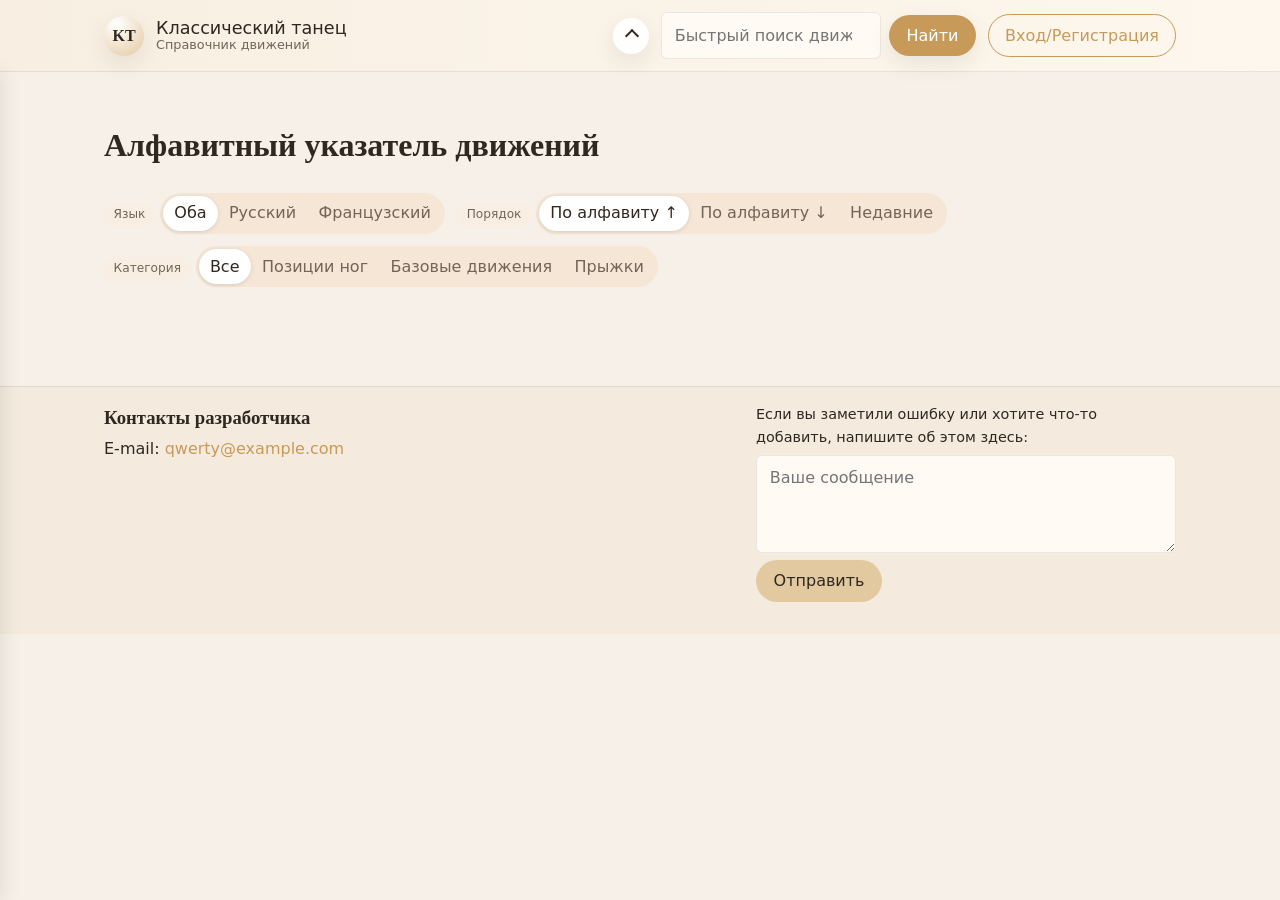
==== pages/alphabet.html @ 934ccbad "init commit" ====
<!DOCTYPE html>
<html lang="ru">
<head>
  <meta charset="UTF-8">
  <meta name="viewport" content="width=device-width, initial-scale=1.0">
  <title>Алфавитный указатель — Справочник</title>
  <link rel="stylesheet" href="../styles/base.css">
  <link rel="stylesheet" href="../styles/layout.css">
  <link rel="stylesheet" href="../styles/components.css">
  <link rel="stylesheet" href="../styles/pages.css">
  <link rel="stylesheet" href="../styles/responsive.css">
</head>
<body data-root="page" data-page="alphabet">
  <header class="site-header">
    <div class="header-inner">
      <a href="../index.html" class="logo-area" title="На главную">
        <div class="logo-mark">KT</div>
        <div class="logo-text">
          <span class="site-title">Классический танец</span>
          <span class="site-subtitle">Справочник движений</span>
        </div>
      </a>
      <div class="header-controls">
        <button class="icon-button menu-toggle" id="menuToggle" type="button" aria-label="Открыть меню">
          <span class="icon-arrow"></span>
        </button>
        <form class="header-search" id="headerSearchForm">
          <input
            type="search"
            id="headerSearchInput"
            class="input"
            placeholder="Быстрый поиск движения..."
            aria-label="Быстрый поиск движения"
          >
          <button type="submit" class="btn btn-primary">Найти</button>
        </form>
        <button
          id="accountButton"
          class="btn btn-outline account-button"
          type="button"
          title="Вход/Регистрация"
        >
          Вход/Регистрация
        </button>
      </div>
    </div>
  </header>

  <aside class="sidebar" id="sidebar" aria-hidden="true">
    <nav class="sidebar-nav" id="sidebarNav"></nav>
  </aside>
  <div class="sidebar-backdrop" id="sidebarBackdrop"></div>

  <main class="page">
    <h1>Алфавитный указатель движений</h1>

    <section class="page-alphabet-filters">
      <div>
        <div class="tag">Язык</div>
        <div class="pill-toggle-group">
          <button class="pill-toggle active" data-lang-filter="both">Оба</button>
          <button class="pill-toggle" data-lang-filter="ru">Русский</button>
          <button class="pill-toggle" data-lang-filter="fr">Французский</button>
        </div>
      </div>

      <div>
        <div class="tag">Порядок</div>
        <div class="pill-toggle-group">
          <button class="pill-toggle active" data-sort="asc">По алфавиту ↑</button>
          <button class="pill-toggle" data-sort="desc">По алфавиту ↓</button>
          <button class="pill-toggle" data-sort="recent">Недавние</button>
        </div>
      </div>

      <div>
        <div class="tag">Категория</div>
        <div class="pill-toggle-group">
          <button class="pill-toggle active" data-category="all">Все</button>
          <button class="pill-toggle" data-category="positions">Позиции ног</button>
          <button class="pill-toggle" data-category="basic">Базовые движения</button>
          <button class="pill-toggle" data-category="jumps">Прыжки</button>
        </div>
      </div>
    </section>

    <section class="alphabet-list-section">
      <div id="alphabetList"></div>
    </section>
  </main>

  <footer class="site-footer">
    <div class="footer-inner">
      <div class="footer-column">
        <h3 class="footer-title">Контакты разработчика</h3>
        <p>E-mail: <a href="mailto:qwerty@example.com">qwerty@example.com</a></p>
      </div>
      <div class="footer-column">
        <form id="footerFeedbackForm" class="footer-feedback-form">
          <label for="footerFeedbackMessage" class="footer-label">
            Если вы заметили ошибку или хотите что-то добавить, напишите об этом здесь:
          </label>
          <textarea
            id="footerFeedbackMessage"
            class="textarea"
            rows="3"
            placeholder="Ваше сообщение"
          ></textarea>
          <button type="submit" class="btn btn-secondary">Отправить</button>
        </form>
      </div>
    </div>
  </footer>

  <script src="../scripts/app.js"></script>
  <script src="../scripts/ui.js"></script>
  <script src="../scripts/router.js"></script>
  <script src="../scripts/api.js"></script>
  <script src="../scripts/auth.js"></script>
</body>
</html>
---- styles/base.css ----
/* Базовая тема: светло-бежевые тона, спокойная типографика */

:root {
  --color-bg: #f6f0e8;
  --color-bg-elevated: #ffffff;
  --color-accent: #c79a5a;
  --color-accent-soft: #e3c9a0;
  --color-border-subtle: rgba(0, 0, 0, 0.08);
  --color-text: #2f2720;
  --color-text-muted: #726558;

  --radius-sm: 6px;
  --radius-md: 10px;
  --radius-lg: 18px;

  --shadow-soft: 0 8px 24px rgba(0, 0, 0, 0.08);

  --font-sans: system-ui, -apple-system, BlinkMacSystemFont, "Segoe UI", sans-serif;
  --font-accent: "Georgia", "Times New Roman", serif;
}

*,
*::before,
*::after {
  box-sizing: border-box;
}

html,
body {
  margin: 0;
  padding: 0;
}

body {
  min-height: 100vh;
  font-family: var(--font-sans);
  color: var(--color-text);
  background-color: var(--color-bg);
  line-height: 1.6;
}

img {
  max-width: 100%;
  height: auto;
  display: block;
}

a {
  color: var(--color-accent);
  text-decoration: none;
}

a:hover {
  text-decoration: underline;
}

h1,
h2,
h3,
h4 {
  font-family: var(--font-accent);
  margin-top: 0;
  color: var(--color-text);
}

p {
  margin-top: 0;
}

.page {
  max-width: 1120px;
  margin: 0 auto;
  padding: 120px 24px 80px;
}

.input,
.textarea {
  width: 100%;
  padding: 0.6rem 0.8rem;
  border-radius: var(--radius-sm);
  border: 1px solid var(--color-border-subtle);
  font: inherit;
  background-color: #fffaf3;
}

.input:focus,
.textarea:focus {
  outline: none;
  border-color: var(--color-accent);
  box-shadow: 0 0 0 2px rgba(199, 154, 90, 0.3);
}

.btn {
  display: inline-flex;
  align-items: center;
  justify-content: center;
  gap: 0.3rem;
  padding: 0.5rem 1.1rem;
  border-radius: 999px;
  border: none;
  font: inherit;
  cursor: pointer;
  text-decoration: none;
  transition: background-color 0.15s ease, color 0.15s ease, box-shadow 0.15s ease,
    transform 0.05s ease;
}

.btn-primary {
  background-color: var(--color-accent);
  color: #fff;
  box-shadow: var(--shadow-soft);
}

.btn-primary:hover {
  background-color: #b2834a;
  transform: translateY(-1px);
}

.btn-secondary {
  background-color: var(--color-accent-soft);
  color: var(--color-text);
}

.btn-outline {
  background-color: transparent;
  border: 1px solid var(--color-accent);
  color: var(--color-accent);
  padding-inline: 1rem;
}

.btn-outline:hover {
  background-color: rgba(199, 154, 90, 0.1);
}

.btn-ghost {
  background-color: transparent;
  border: 1px solid transparent;
  color: var(--color-text);
}

.btn-ghost:hover {
  border-color: var(--color-border-subtle);
  background-color: rgba(0, 0, 0, 0.03);
}

.icon-button {
  border: none;
  background: rgba(255, 255, 255, 0.9);
  border-radius: 999px;
  width: 36px;
  height: 36px;
  display: inline-flex;
  align-items: center;
  justify-content: center;
  cursor: pointer;
  box-shadow: var(--shadow-soft);
}

.icon-button:hover {
  background: #ffffff;
}

.visually-hidden {
  position: absolute;
  width: 1px;
  height: 1px;
  padding: 0;
  margin: -1px;
  overflow: hidden;
  clip: rect(0, 0, 0, 0);
  border: 0;
}
---- styles/layout.css ----
.site-header {
  position: fixed;
  top: 0;
  left: 0;
  right: 0;
  height: 72px;
  background: linear-gradient(90deg, #f8efe2, #fdf7ed);
  border-bottom: 1px solid var(--color-border-subtle);
  z-index: 20;
}

.header-inner {
  max-width: 1120px;
  margin: 0 auto;
  height: 100%;
  padding: 0 24px;
  display: flex;
  align-items: center;
  justify-content: space-between;
  gap: 1rem;
}

.logo-area {
  display: flex;
  align-items: center;
  gap: 0.75rem;
  text-decoration: none;
  color: inherit;
}

.logo-area:hover {
  color: inherit;
  text-decoration: none;
}

.logo-mark {
  width: 40px;
  height: 40px;
  border-radius: 50%;
  background: radial-gradient(circle at 30% 20%, #ffffff, #e5c9a1);
  display: flex;
  align-items: center;
  justify-content: center;
  font-family: var(--font-accent);
  font-weight: bold;
  color: var(--color-text);
  box-shadow: var(--shadow-soft);
}

.logo-text {
  display: flex;
  flex-direction: column;
  line-height: 1.1;
}

.site-title {
  font-size: 1.1rem;
}

.site-subtitle {
  font-size: 0.8rem;
  color: var(--color-text-muted);
}

.header-controls {
  display: flex;
  align-items: center;
  gap: 0.75rem;
}

.header-search {
  display: flex;
  align-items: center;
  gap: 0.5rem;
}

.header-search .input {
  width: 220px;
}

.account-button {
  white-space: nowrap;
}

.sidebar {
  position: fixed;
  top: 72px;
  bottom: 0;
  left: 0;
  width: 260px;
  background-color: var(--color-bg-elevated);
  box-shadow: 4px 0 18px rgba(0, 0, 0, 0.08);
  transform: translateX(-100%);
  transition: transform 0.2s ease-out;
  z-index: 30;
  padding: 1.2rem 1.4rem;
}

.sidebar.open {
  transform: translateX(0);
}

.sidebar-nav {
  display: flex;
  flex-direction: column;
  gap: 0.4rem;
}

.sidebar-link {
  padding: 0.45rem 0.8rem;
  border-radius: var(--radius-sm);
  color: var(--color-text);
  text-decoration: none;
  display: block;
}

.sidebar-link:hover {
  background-color: rgba(0, 0, 0, 0.04);
}

.sidebar-link.active {
  background-color: var(--color-accent-soft);
}

.sidebar-backdrop {
  position: fixed;
  inset: 72px 0 0 0;
  background: rgba(0, 0, 0, 0.22);
  opacity: 0;
  pointer-events: none;
  transition: opacity 0.2s ease-out;
  z-index: 25;
}

.sidebar-backdrop.visible {
  opacity: 1;
  pointer-events: auto;
}

.site-footer {
  border-top: 1px solid var(--color-border-subtle);
  background: #f4ebde;
  margin-top: auto;
}

.footer-inner {
  max-width: 1120px;
  margin: 0 auto;
  padding: 1rem 24px 2rem;
  display: flex;
  gap: 2rem;
  justify-content: space-between;
  flex-wrap: wrap;
}

.footer-title {
  margin-bottom: 0.2rem;
}

.footer-note {
  font-size: 0.8rem;
  color: var(--color-text-muted);
}

.footer-feedback-form {
  max-width: 420px;
}

.footer-label {
  display: block;
  font-size: 0.9rem;
  margin-bottom: 0.35rem;
}
---- styles/components.css ----
.hero {
  background: radial-gradient(circle at top, #fdf7ee 0, #f3e3cc 40%, #f6f0e8 100%);
  border-radius: 0 0 var(--radius-lg) var(--radius-lg);
  padding: 1.8rem 1.6rem 2rem;
  box-shadow: var(--shadow-soft);
  margin-bottom: 2rem;
}

.hero-text h1 {
  font-size: clamp(1.8rem, 2.4vw, 2.3rem);
  margin-bottom: 0.5rem;
}

.hero-text p {
  max-width: 640px;
  color: var(--color-text-muted);
}

.hero-actions {
  margin-top: 1.4rem;
  display: flex;
  gap: 0.8rem;
  flex-wrap: wrap;
}

.info-section {
  margin-top: 2rem;
  padding: 1.4rem 1.6rem;
  border-radius: var(--radius-lg);
  background-color: rgba(255, 255, 255, 0.9);
  box-shadow: 0 4px 16px rgba(0, 0, 0, 0.04);
}

.card {
  background-color: #ffffff;
  border-radius: var(--radius-md);
  padding: 1.1rem 1.2rem;
  box-shadow: 0 4px 12px rgba(0, 0, 0, 0.06);
}

.card-header {
  display: flex;
  justify-content: space-between;
  align-items: center;
  margin-bottom: 0.5rem;
}

.tag {
  display: inline-flex;
  align-items: center;
  border-radius: 999px;
  padding: 0.1rem 0.6rem;
  background: #f8efe2;
  font-size: 0.76rem;
  color: var(--color-text-muted);
}

.pill-toggle-group {
  display: inline-flex;
  padding: 3px;
  border-radius: 999px;
  background-color: #f5e6d6;
}

.pill-toggle {
  border-radius: 999px;
  border: none;
  padding: 0.3rem 0.7rem;
  background: transparent;
  font: inherit;
  cursor: pointer;
  color: var(--color-text-muted);
}

.pill-toggle.active {
  background-color: #ffffff;
  color: var(--color-text);
  box-shadow: 0 1px 4px rgba(0, 0, 0, 0.12);
}

.icon-arrow {
  width: 10px;
  height: 10px;
  border-right: 2px solid var(--color-text);
  border-bottom: 2px solid var(--color-text);
  transform: rotate(-135deg);
  margin-left: 2px;
}

.movement-list {
  list-style: none;
  margin: 0;
  padding: 0;
}

.movement-item {
  padding: 0.55rem 0.75rem;
  border-radius: var(--radius-sm);
  display: flex;
  justify-content: space-between;
  align-items: baseline;
  cursor: pointer;
}

.movement-item:hover {
  background-color: rgba(0, 0, 0, 0.03);
}

.movement-meta {
  font-size: 0.8rem;
  color: var(--color-text-muted);
}

.favorite-heart {
  border: none;
  background: transparent;
  cursor: pointer;
  font-size: 1.2rem;
}

.favorite-heart.active {
  color: #d86b6b;
}

.note-block {
  margin-top: 1rem;
}

.note-content {
  padding: 0.7rem 0.8rem;
  border-radius: var(--radius-md);
  background-color: #fffaf3;
  border: 1px solid var(--color-border-subtle);
  white-space: pre-wrap;
}
---- styles/pages.css ----
.page-home .info-section {
  margin-bottom: 1rem;
}

.page-search-main {
  display: grid;
  grid-template-columns: minmax(0, 1.8fr) minmax(0, 1.2fr);
  gap: 1.5rem;
}

.search-main-form {
  margin-bottom: 1rem;
}

.search-main-form input {
  font-size: 1rem;
}

.search-results-group {
  margin-top: 1rem;
}

.search-results-group h3 {
  font-size: 1rem;
  margin-bottom: 0.4rem;
}

.page-alphabet-filters {
  display: flex;
  flex-wrap: wrap;
  gap: 0.75rem;
  margin-bottom: 1.2rem;
}

.alphabet-list-section {
  margin-top: 0.8rem;
}

.alphabet-group-title {
  margin-top: 0.9rem;
  margin-bottom: 0.35rem;
}

.page-movement-header {
  margin-bottom: 1rem;
}

.page-movement-layout {
  display: grid;
  grid-template-columns: minmax(0, 1.6fr) minmax(0, 1.2fr);
  gap: 1.4rem;
}

.movement-media {
  border-radius: var(--radius-md);
  background: #fffaf3;
  padding: 0.8rem;
  border: 1px solid var(--color-border-subtle);
}

.movement-actions {
  margin-top: 0.8rem;
  display: flex;
  gap: 0.6rem;
  flex-wrap: wrap;
  align-items: center;
}

.page-favorites-list {
  margin-top: 1rem;
}

.profile-greeting {
  margin-bottom: 1rem;
}

.profile-layout {
  display: grid;
  grid-template-columns: minmax(0, 1.4fr) minmax(0, 1.2fr);
  gap: 1.4rem;
}

.settings-list {
  list-style: none;
  padding: 0;
  margin: 0.6rem 0 0;
}

.settings-list li {
  padding: 0.35rem 0;
}

.login-page,
.register-page {
  min-height: 100vh;
  display: flex;
  align-items: center;
  justify-content: center;
  background: radial-gradient(circle at top, #fdf7ee, #f3e3cc);
}

.auth-card {
  width: min(420px, 100% - 2rem);
  background: #ffffff;
  border-radius: var(--radius-lg);
  padding: 1.6rem 1.8rem 1.8rem;
  box-shadow: var(--shadow-soft);
}

.auth-card h1 {
  text-align: center;
  margin-bottom: 0.4rem;
}

.auth-toggle {
  text-align: center;
  font-size: 0.9rem;
  margin-bottom: 1rem;
}

.auth-form-group {
  margin-bottom: 0.8rem;
}

.auth-form-group label {
  display: block;
  margin-bottom: 0.2rem;
  font-size: 0.9rem;
}

.auth-error {
  color: #b42626;
  font-size: 0.85rem;
  margin-top: 0.3rem;
}

.feedback-page-main {
  display: grid;
  grid-template-columns: minmax(0, 1.2fr) minmax(0, 1.4fr);
  gap: 1.5rem;
}
---- styles/responsive.css ----
@media (max-width: 960px) {
  .header-inner {
    padding-inline: 16px;
  }

  .header-search .input {
    width: 160px;
  }

  .page {
    padding-inline: 16px;
  }

  .page-search-main,
  .page-movement-layout,
  .profile-layout,
  .feedback-page-main {
    grid-template-columns: minmax(0, 1fr);
  }
}

@media (max-width: 720px) {
  .header-search {
    display: none;
  }

  .logo-text {
    display: none;
  }

  .header-inner {
    justify-content: space-between;
  }

  .hero {
    margin-top: 0.8rem;
  }

  .footer-inner {
    padding-inline: 16px;
  }

  .page {
    padding-top: 96px;
  }
}
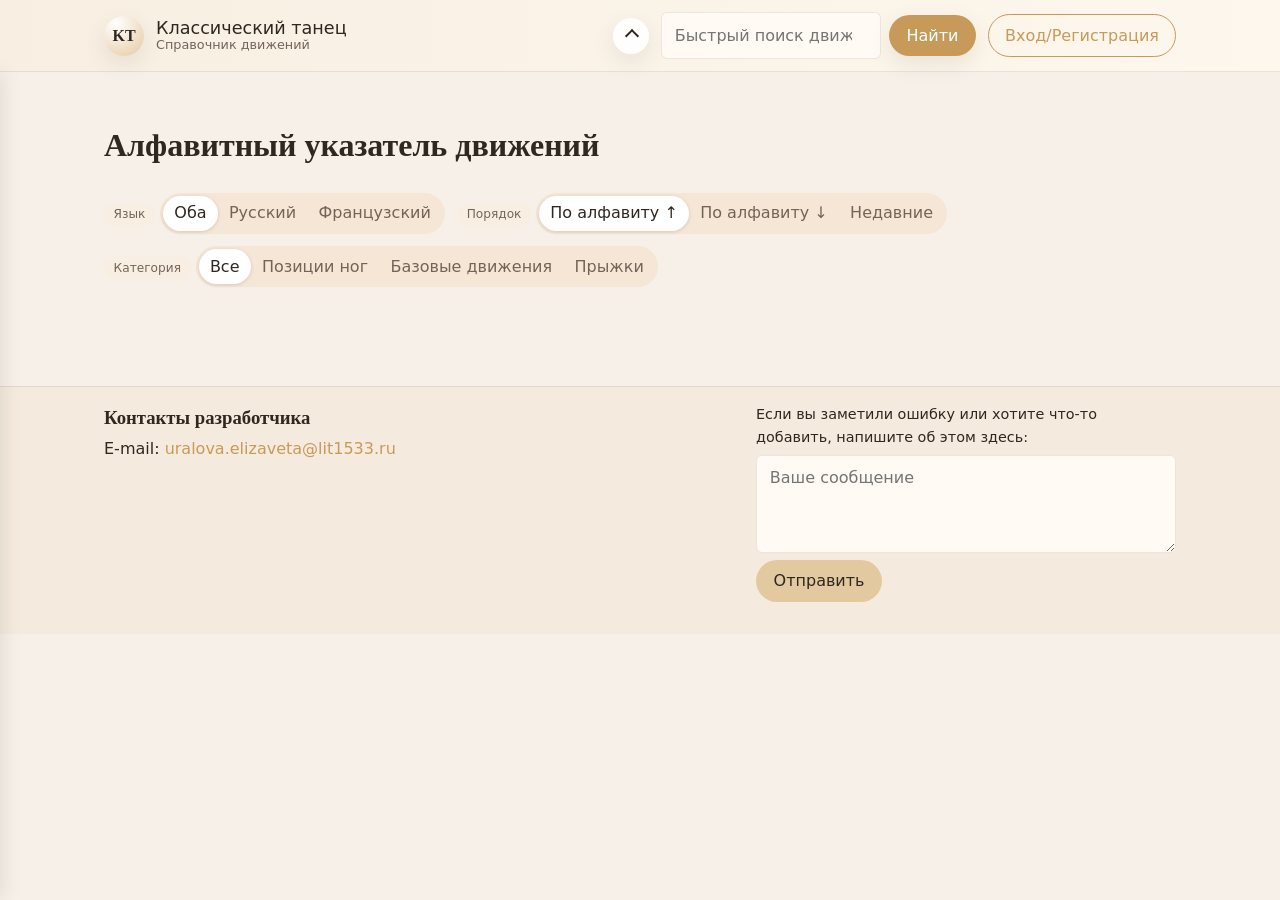
==== commit db0157a4: "Changes" ====
--- a/pages/alphabet.html
+++ b/pages/alphabet.html
@@ -93,7 +93,7 @@
     <div class="footer-inner">
       <div class="footer-column">
         <h3 class="footer-title">Контакты разработчика</h3>
-        <p>E-mail: <a href="mailto:qwerty@example.com">qwerty@example.com</a></p>
+        <p>E-mail: <a href="mailto:uralova.elizaveta@lit1533.ru">uralova.elizaveta@lit1533.ru</a></p>
       </div>
       <div class="footer-column">
         <form id="footerFeedbackForm" class="footer-feedback-form">
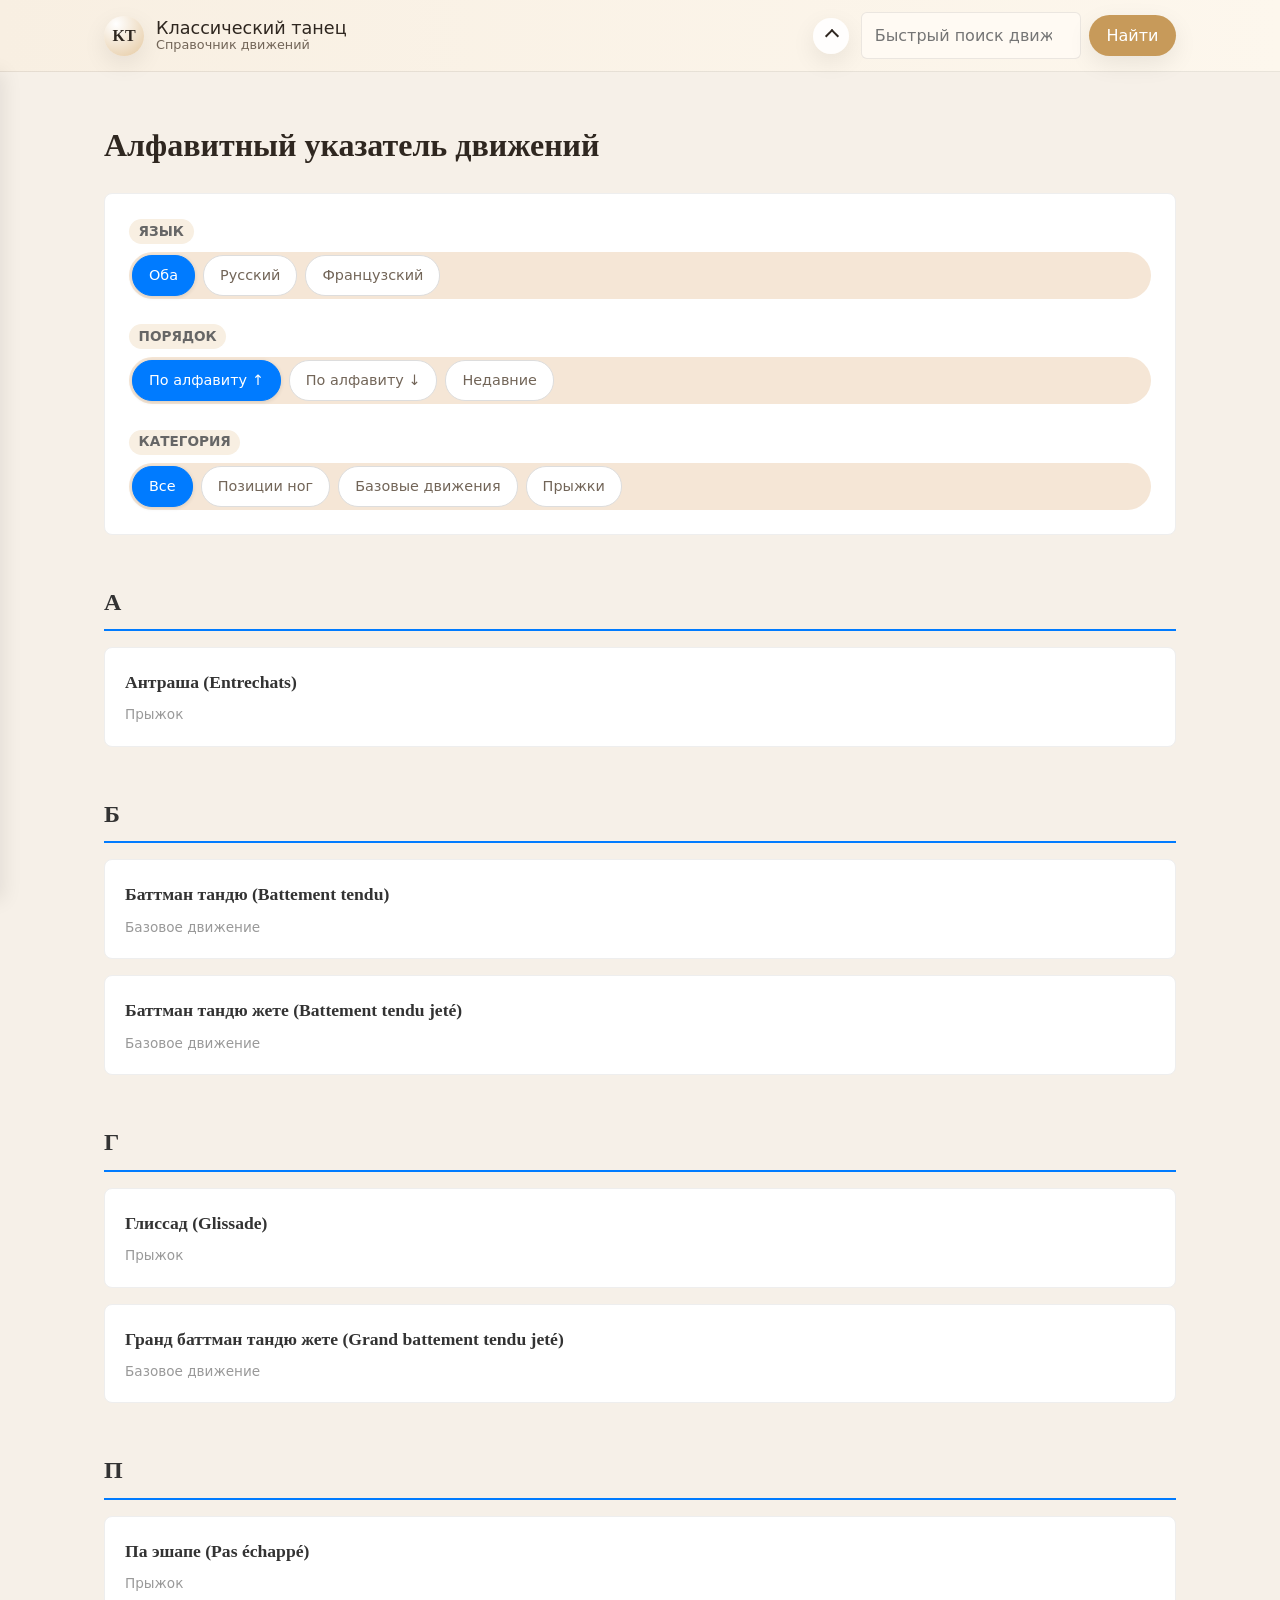
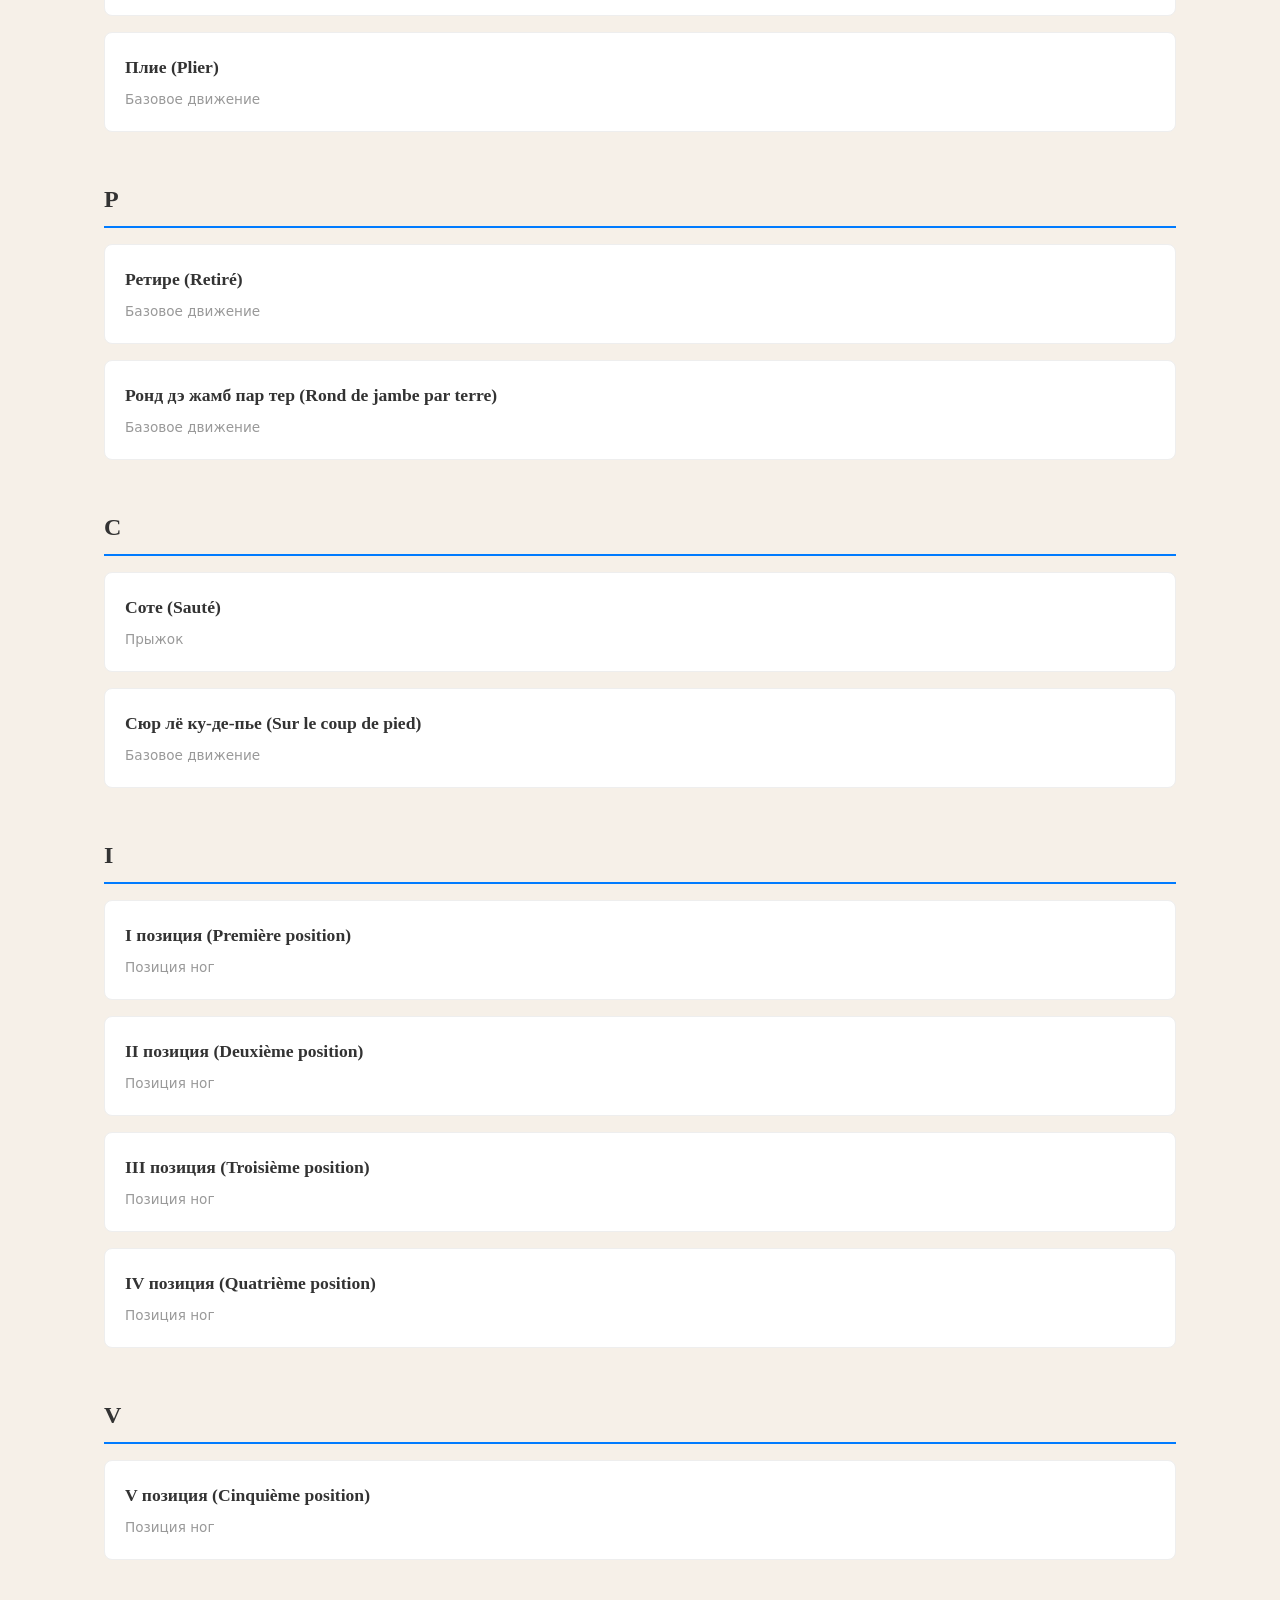
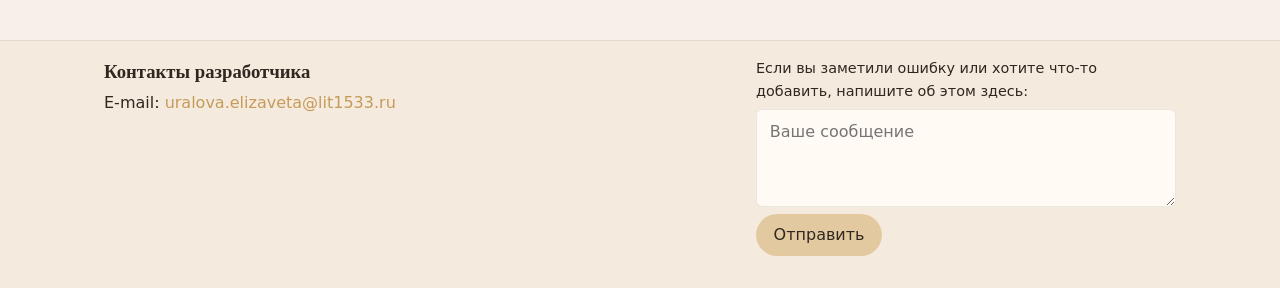
==== commit 8fe5bb1d: "Website with model" ====
--- a/pages/alphabet.html
+++ b/pages/alphabet.html
@@ -9,6 +9,124 @@
   <link rel="stylesheet" href="../styles/components.css">
   <link rel="stylesheet" href="../styles/pages.css">
   <link rel="stylesheet" href="../styles/responsive.css">
+  <style>
+    .page-alphabet-filters {
+      display: grid;
+      gap: 1.5rem;
+      margin-bottom: 2rem;
+      background: white;
+      padding: 1.5rem;
+      border-radius: 8px;
+      border: 1px solid #eee;
+    }
+
+    .tag {
+      font-size: 0.85rem;
+      font-weight: 600;
+      text-transform: uppercase;
+      color: #666;
+      margin-bottom: 0.5rem;
+    }
+
+    .pill-toggle-group {
+      display: flex;
+      gap: 0.5rem;
+      flex-wrap: wrap;
+    }
+
+    .pill-toggle {
+      padding: 0.5rem 1rem;
+      border: 1px solid #ddd;
+      background: white;
+      border-radius: 20px;
+      cursor: pointer;
+      transition: all 0.2s;
+      font-size: 0.9rem;
+    }
+
+    .pill-toggle:hover {
+      border-color: #007bff;
+      color: #007bff;
+    }
+
+    .pill-toggle.active {
+      background: #007bff;
+      color: white;
+      border-color: #007bff;
+    }
+
+    .alphabet-list-section {
+      display: grid;
+      gap: 2rem;
+    }
+
+    .alphabet-letter-section {
+      display: grid;
+      gap: 1rem;
+    }
+
+    .alphabet-letter {
+      font-size: 1.5rem;
+      font-weight: 700;
+      color: #333;
+      padding: 1rem 0 0.5rem 0;
+      border-bottom: 2px solid #007bff;
+      margin: 0;
+    }
+
+    #alphabetList {
+      display: grid;
+      gap: 2rem;
+    }
+
+    .movement-card {
+      background: white;
+      border: 1px solid #eee;
+      border-radius: 8px;
+      transition: all 0.2s;
+      overflow: hidden;
+    }
+
+    .movement-card:hover {
+      border-color: #007bff;
+      box-shadow: 0 4px 12px rgba(0, 123, 255, 0.1);
+      transform: translateY(-2px);
+    }
+
+    .movement-link {
+      text-decoration: none;
+      color: inherit;
+      display: block;
+    }
+
+    .movement-card-content {
+      padding: 1.25rem;
+    }
+
+    .movement-title {
+      font-size: 1.1rem;
+      font-weight: 600;
+      color: #333;
+      margin: 0 0 0.5rem 0;
+    }
+
+    .movement-category {
+      font-size: 0.85rem;
+      color: #999;
+      margin: 0;
+    }
+
+    @media (max-width: 768px) {
+      .page-alphabet-filters {
+        grid-template-columns: 1fr;
+      }
+
+      .pill-toggle {
+        font-size: 0.85rem;
+        padding: 0.4rem 0.8rem;
+      }
+    }
+  </style>
 </head>
 <body data-root="page" data-page="alphabet">
   <header class="site-header">
@@ -24,7 +142,7 @@
         <button class="icon-button menu-toggle" id="menuToggle" type="button" aria-label="Открыть меню">
           <span class="icon-arrow"></span>
         </button>
-        <form class="header-search" id="headerSearchForm">
+        <form class="header-search" id="headerSearchForm" autocomplete="off">
           <input
             type="search"
             id="headerSearchInput"
@@ -34,20 +152,19 @@
           >
           <button type="submit" class="btn btn-primary">Найти</button>
         </form>
-        <button
-          id="accountButton"
-          class="btn btn-outline account-button"
-          type="button"
-          title="Вход/Регистрация"
-        >
-          Вход/Регистрация
-        </button>
       </div>
     </div>
   </header>
 
   <aside class="sidebar" id="sidebar" aria-hidden="true">
-    <nav class="sidebar-nav" id="sidebarNav"></nav>
+    <nav class="sidebar-nav" id="sidebarNav">
+      <a href="../index.html" class="sidebar-link" data-page-link="home">Главная</a>
+      <a href="search.html" class="sidebar-link" data-page-link="search">Поиск</a>
+      <a href="alphabet.html" class="sidebar-link" data-page-link="alphabet">Алфавитный указатель</a>
+    
+      <!-- <a href="settings.html" class="sidebar-link" data-page-link="site-settings">Настройки сайта</a> -->
+
+    </nav>
   </aside>
   <div class="sidebar-backdrop" id="sidebarBackdrop"></div>
 
@@ -85,7 +202,9 @@
     </section>
 
     <section class="alphabet-list-section">
-      <div id="alphabetList"></div>
+      <div id="alphabetList">
+
+      </div>
     </section>
   </main>
 
@@ -117,6 +236,7 @@
   <script src="../scripts/router.js"></script>
   <script src="../scripts/api.js"></script>
   <script src="../scripts/auth.js"></script>
+  <script src="../scripts/alphabet.js"></script>
 </body>
 </html>
 
--- a/styles/layout.css
+++ b/styles/layout.css
@@ -72,6 +72,7 @@
   display: flex;
   align-items: center;
   gap: 0.5rem;
+  position: relative;
 }
 
 .header-search .input {
--- a/styles/components.css
+++ b/styles/components.css
@@ -134,3 +134,65 @@
   white-space: pre-wrap;
 }
 
+.search-suggestions {
+  display: none;
+  position: absolute;
+  top: calc(100% + 0.5rem);
+  right: 0;
+  width: min(360px, 90vw);
+  max-height: 360px;
+  overflow-y: auto;
+  padding: 0.35rem;
+  border: 1px solid var(--color-border-subtle);
+  border-radius: var(--radius-md);
+  background: #ffffff;
+  box-shadow: var(--shadow-soft);
+  z-index: 50;
+}
+
+.search-suggestions.is-visible {
+  display: block;
+}
+
+.search-suggestion,
+.search-result-card {
+  display: flex;
+  padding: 0.7rem 0.8rem;
+  color: inherit;
+  text-decoration: none;
+  border-radius: var(--radius-sm);
+}
+
+.search-suggestion:hover,
+.search-result-card:hover {
+  color: inherit;
+  background: var(--color-accent-soft);
+}
+
+.search-result-names {
+  display: flex;
+  flex-direction: column;
+  gap: 0.15rem;
+}
+
+.search-result-names small {
+  color: var(--color-text-muted);
+}
+
+.search-result-category {
+  font-size: 0.75rem;
+  color: #999;
+}
+
+.search-suggestion {
+  border: 1px solid transparent;
+}
+
+.search-suggestion + .search-suggestion {
+  margin-top: 0.2rem;
+}
+
+.search-suggestion:hover {
+  border-color: #007bff;
+}
+
--- a/styles/pages.css
+++ b/styles/pages.css
@@ -23,6 +23,22 @@
 .search-results-group h3 {
   font-size: 1rem;
   margin-bottom: 0.4rem;
+}
+
+#searchResults.is-visible {
+  display: grid;
+  gap: 0.5rem;
+  margin-top: 1rem;
+}
+
+.search-result-card {
+  border: 1px solid var(--color-border-subtle);
+  background: #ffffff;
+}
+
+#searchEmptyMessage {
+  color: var(--color-text-muted);
+  margin-top: 1rem;
 }
 
 .page-alphabet-filters {
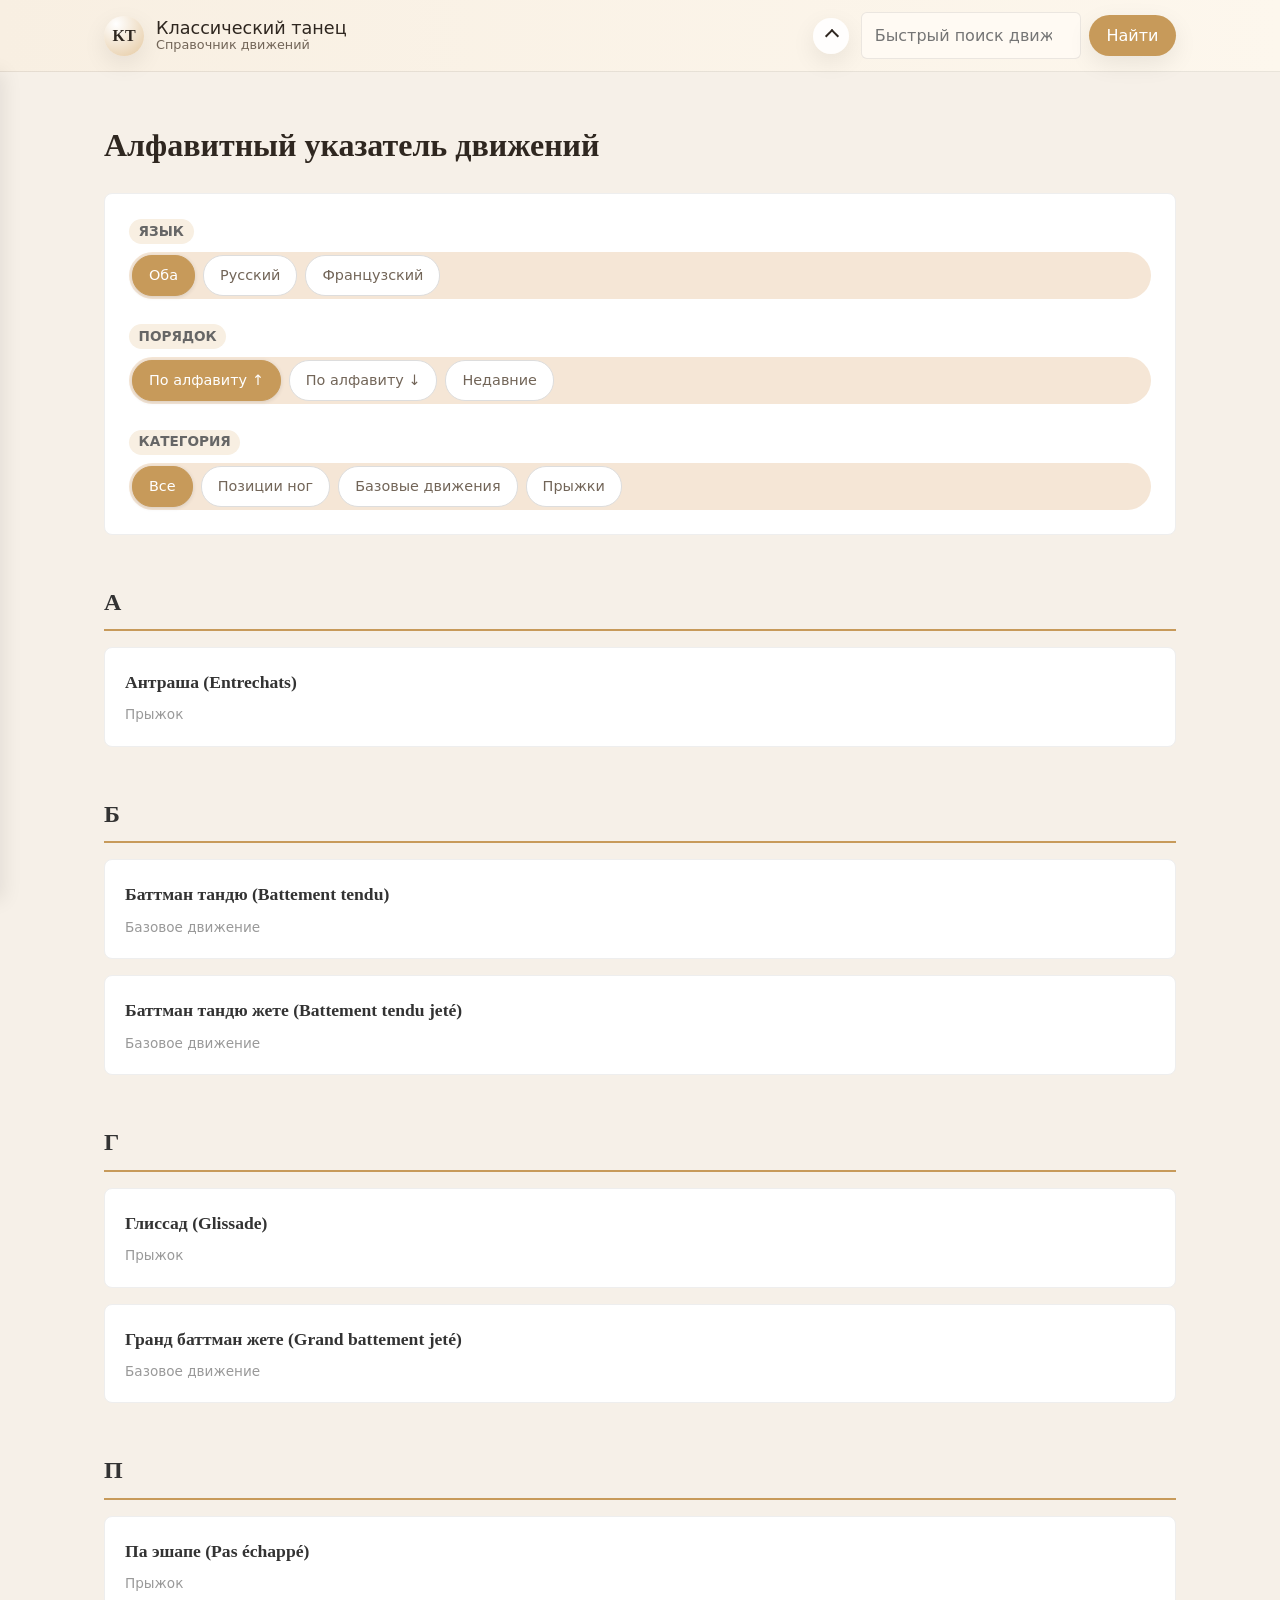
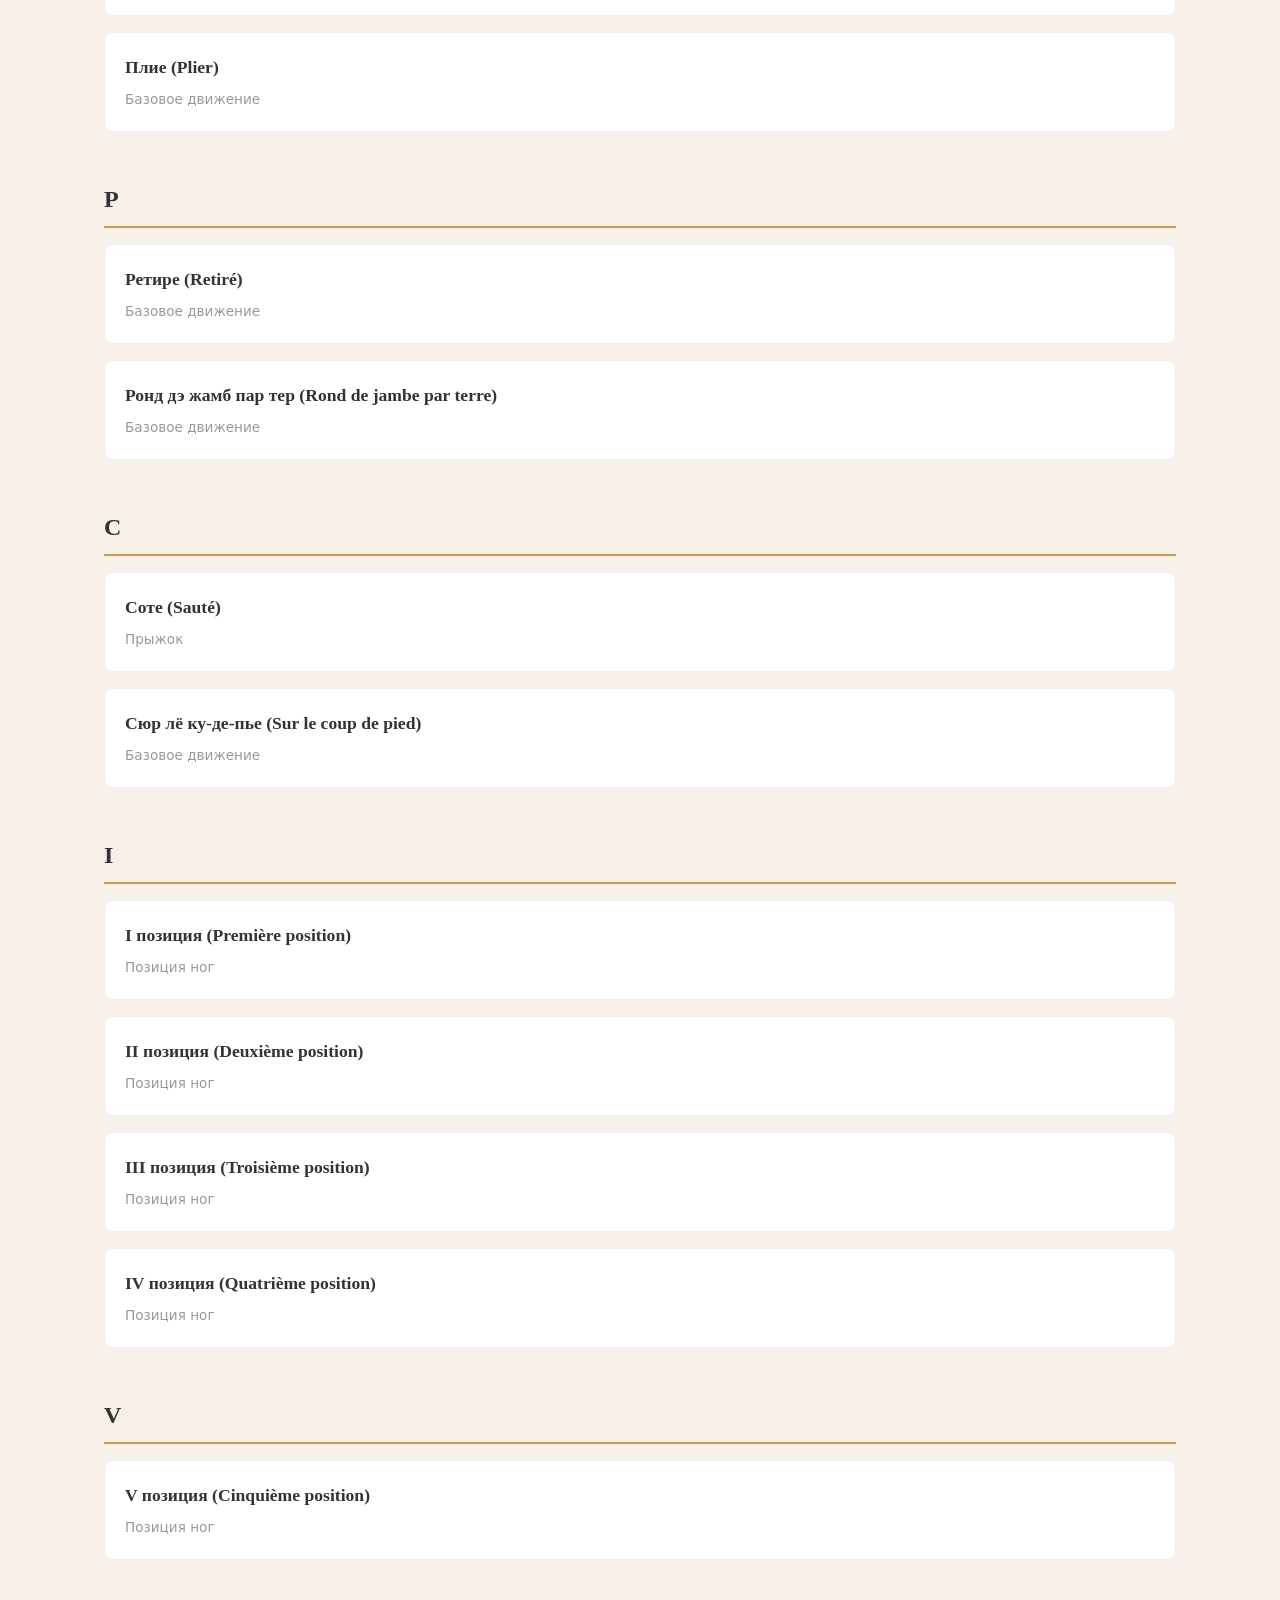
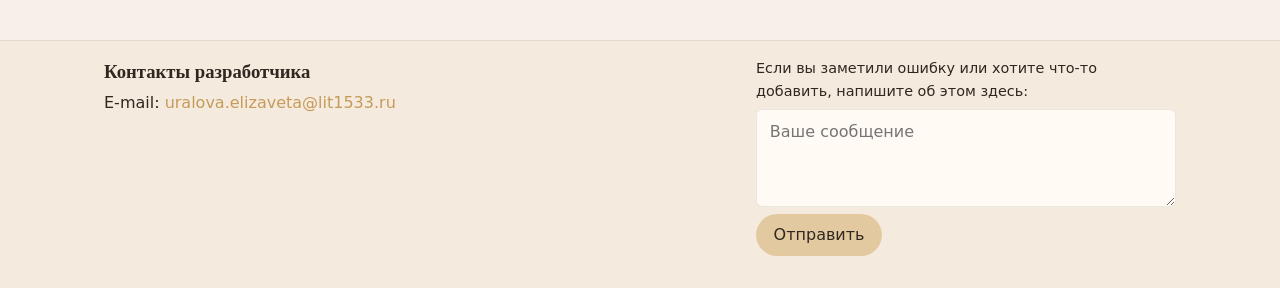
==== commit aa932ea4: "the final version" ====
--- a/pages/alphabet.html
+++ b/pages/alphabet.html
@@ -45,14 +45,14 @@
     }
 
     .pill-toggle:hover {
-      border-color: #007bff;
-      color: #007bff;
+      border-color: #c79a5a;
+      color: #c79a5a;
     }
 
     .pill-toggle.active {
-      background: #007bff;
+      background: #c79a5a;
       color: white;
-      border-color: #007bff;
+      border-color: #c79a5a;
     }
 
     .alphabet-list-section {
@@ -70,7 +70,7 @@
       font-weight: 700;
       color: #333;
       padding: 1rem 0 0.5rem 0;
-      border-bottom: 2px solid #007bff;
+      border-bottom: 2px solid #c79a5a;
       margin: 0;
     }
 
@@ -88,8 +88,8 @@
     }
 
     .movement-card:hover {
-      border-color: #007bff;
-      box-shadow: 0 4px 12px rgba(0, 123, 255, 0.1);
+      border-color: #c79a5a;
+      box-shadow: 0 4px 12px rgba(199, 154, 90, 0.1);
       transform: translateY(-2px);
     }
 
